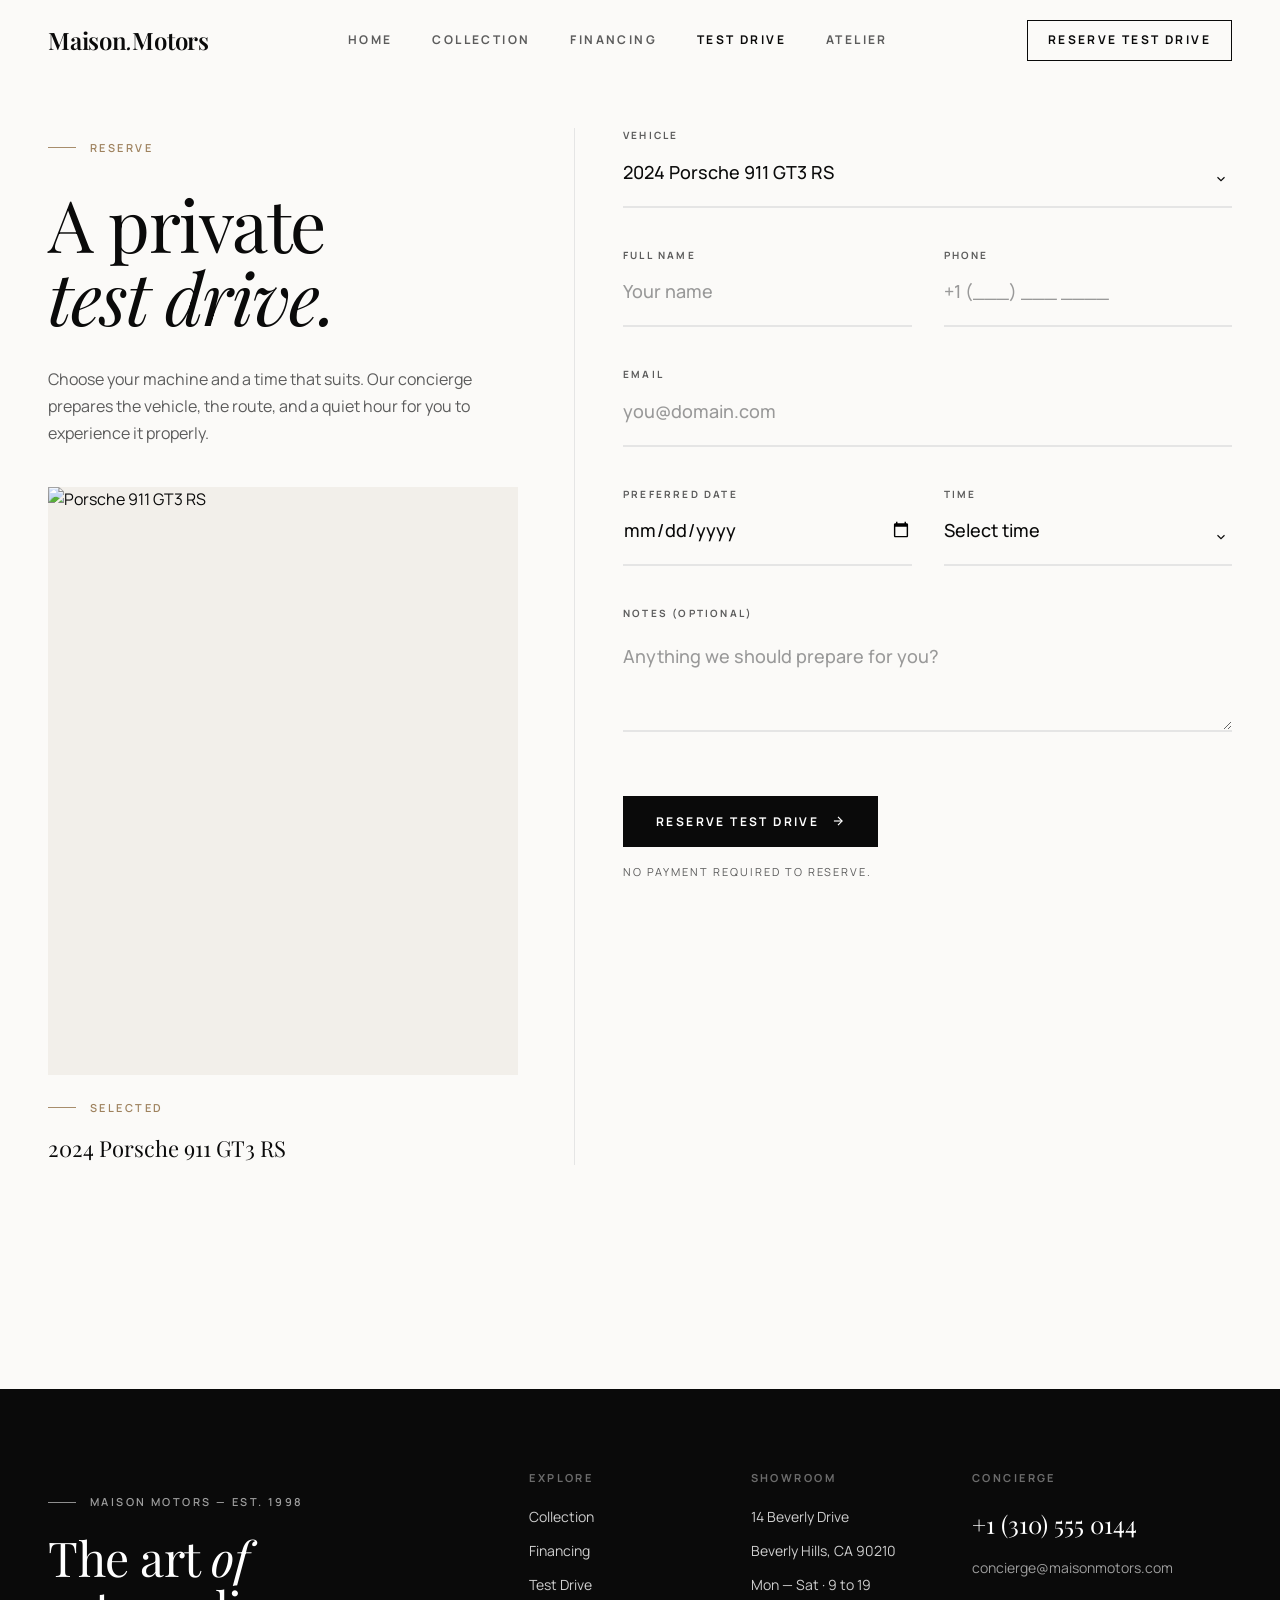
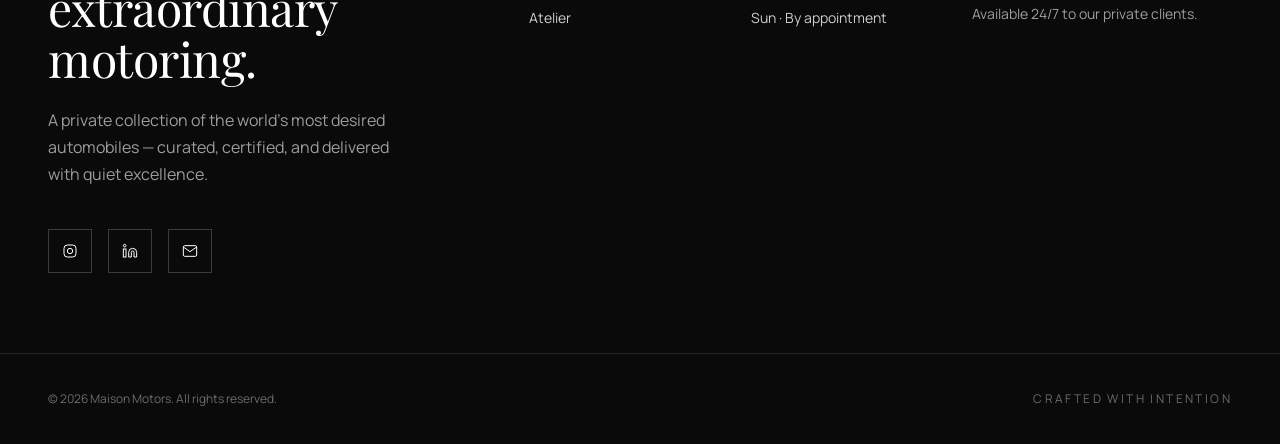
==== test-drive.html @ 7e0abbc5 "First Commit" ====
<!DOCTYPE html>
<html lang="en">
<head>
  <meta charset="UTF-8" />
  <meta name="viewport" content="width=device-width, initial-scale=1.0" />
  <title>Reserve a Test Drive — Maison Motors</title>
  <link rel="stylesheet" href="css/common.css" />
  <link rel="stylesheet" href="css/test-drive.css" />
</head>
<body>
  <div id="site-header"></div>

  <main>
    <!-- FORM VIEW -->
    <section class="container td-grid" id="td-form-view">
      <div class="td-left">
        <p class="overline">Reserve</p>
        <h1 class="td-title">A private<br><span class="italic-em">test drive.</span></h1>
        <p class="td-lede">
          Choose your machine and a time that suits. Our concierge prepares the
          vehicle, the route, and a quiet hour for you to experience it
          properly.
        </p>
        <div class="td-image">
          <img id="td-image" src="" alt="" />
        </div>
        <p class="overline" style="margin-top:24px">Selected</p>
        <p class="td-selected" id="td-selected"></p>
      </div>

      <form class="td-right" id="td-form" novalidate>
        <div class="field">
          <label for="td-vehicle">Vehicle</label>
          <select id="td-vehicle"></select>
        </div>

        <div class="td-row-2">
          <div class="field">
            <label for="td-name">Full name</label>
            <input type="text" id="td-name" placeholder="Your name" />
          </div>
          <div class="field">
            <label for="td-phone">Phone</label>
            <input type="tel" id="td-phone" placeholder="+1 (___) ___ ____" />
          </div>
        </div>

        <div class="field">
          <label for="td-email">Email</label>
          <input type="email" id="td-email" placeholder="you@domain.com" />
        </div>

        <div class="td-row-2">
          <div class="field">
            <label for="td-date">Preferred date</label>
            <input type="date" id="td-date" />
          </div>
          <div class="field">
            <label for="td-time">Time</label>
            <select id="td-time">
              <option value="">Select time</option>
              <option value="10:00">10:00</option>
              <option value="11:30">11:30</option>
              <option value="13:00">13:00</option>
              <option value="14:30">14:30</option>
              <option value="16:00">16:00</option>
              <option value="17:30">17:30</option>
            </select>
          </div>
        </div>

        <div class="field">
          <label for="td-notes">Notes (optional)</label>
          <textarea id="td-notes" rows="3" placeholder="Anything we should prepare for you?"></textarea>
        </div>

        <div class="td-submit-row">
          <button type="submit" class="btn btn-primary">
            Reserve Test Drive
            <svg class="icon" viewBox="0 0 24 24" fill="none" stroke="currentColor" stroke-width="2"><line x1="5" y1="12" x2="19" y2="12"/><polyline points="12 5 19 12 12 19"/></svg>
          </button>
          <p class="td-fineprint">No payment required to reserve.</p>
        </div>
      </form>
    </section>

    <!-- SUCCESS VIEW -->
    <section class="container td-success" id="td-success-view" hidden>
      <div class="td-success-mark">
        <svg viewBox="0 0 24 24" fill="none" stroke="currentColor" stroke-width="2.5"><polyline points="20 6 9 17 4 12"/></svg>
      </div>
      <p class="overline">Confirmed</p>
      <h1 class="td-success-title">Your test drive is <span class="italic-em">reserved.</span></h1>
      <p class="td-success-text" id="td-success-text"></p>
      <button class="btn btn-secondary" id="btn-another">
        Book another
        <svg class="icon" viewBox="0 0 24 24" fill="none" stroke="currentColor" stroke-width="2"><line x1="5" y1="12" x2="19" y2="12"/><polyline points="12 5 19 12 12 19"/></svg>
      </button>
    </section>
  </main>

  <div id="site-footer"></div>

  <script src="js/data.js"></script>
  <script src="js/common.js"></script>
  <script src="js/test-drive.js"></script>
</body>
</html>
---- css/common.css ----
/* ============================================================
   MAISON MOTORS — common.css
   Shared: reset, typography, header, footer, buttons, cards, toast
   ============================================================ */

@import url('https://fonts.googleapis.com/css2?family=Playfair+Display:ital,wght@0,400;0,600;0,700;0,800;1,400;1,600;1,700&family=Manrope:wght@300;400;500;600;700&display=swap');

:root {
  --bg: #FBFAF8;
  --bg-2: #F2EFEA;
  --ink: #0A0A0A;
  --ink-2: #5C5C5C;
  --muted: #999999;
  --line: #E5E5E5;
  --gold: #9E825E;
  --gold-hover: #836A49;
  --white: #FFFFFF;
}

*, *::before, *::after { box-sizing: border-box; }
html, body { margin: 0; padding: 0; }
html { scroll-behavior: smooth; }

body {
  background: var(--bg);
  color: var(--ink);
  font-family: 'Manrope', system-ui, -apple-system, sans-serif;
  font-size: 16px;
  line-height: 1.55;
  -webkit-font-smoothing: antialiased;
  -moz-osx-font-smoothing: grayscale;
  min-height: 100vh;
}

img { max-width: 100%; display: block; }
a { color: inherit; text-decoration: none; }
button { font-family: inherit; cursor: pointer; border: 0; background: none; }
input, select, textarea { font-family: inherit; }

::selection { background: var(--ink); color: var(--bg); }

/* ---------- Typography helpers ---------- */
.font-display { font-family: 'Playfair Display', Georgia, serif; }
.italic-em { font-style: italic; font-weight: 400; }
.gold { color: var(--gold); }
.overline {
  display: inline-flex;
  align-items: center;
  gap: 14px;
  font-size: 11px;
  font-weight: 600;
  letter-spacing: 0.22em;
  text-transform: uppercase;
  color: var(--gold);
}
.overline::before {
  content: "";
  display: inline-block;
  width: 28px;
  height: 1px;
  background: currentColor;
  flex-shrink: 0;
  opacity: 0.9;
}
.overline.muted { color: var(--ink-2); }
.overline.no-rule::before { display: none; }

/* ---------- Layout container ---------- */
.container {
  max-width: 1280px;
  margin: 0 auto;
  padding: 0 24px;
}
@media (min-width: 640px) { .container { padding: 0 40px; } }
@media (min-width: 1024px) { .container { padding: 0 48px; } }

main {
  padding-top: 80px;
  min-height: calc(100vh - 80px);
}

/* ---------- Buttons ---------- */
.btn {
  display: inline-flex;
  align-items: center;
  justify-content: center;
  gap: 12px;
  padding: 16px 32px;
  font-size: 12px;
  font-weight: 700;
  text-transform: uppercase;
  letter-spacing: 0.2em;
  border: 1px solid var(--ink);
  border-radius: 0;
  transition: all 0.4s cubic-bezier(0.16, 1, 0.3, 1);
  cursor: pointer;
}
.btn-primary {
  background: var(--ink);
  color: #fff;
}
.btn-primary:hover {
  background: #1A1A1A;
  transform: translateY(-2px);
}
.btn-secondary {
  background: transparent;
  color: var(--ink);
}
.btn-secondary:hover {
  background: var(--ink);
  color: #fff;
}
.btn-ghost-light {
  display: inline-flex;
  align-items: center;
  gap: 12px;
  font-size: 12px;
  font-weight: 700;
  text-transform: uppercase;
  letter-spacing: 0.2em;
  border-bottom: 1px solid rgba(255,255,255,0.4);
  padding-bottom: 4px;
  color: #fff;
  transition: all 0.4s ease;
}
.btn-ghost-light:hover { border-color: var(--gold); color: var(--gold); }
.btn-ghost-dark {
  display: inline-flex;
  align-items: center;
  gap: 12px;
  font-size: 12px;
  font-weight: 700;
  text-transform: uppercase;
  letter-spacing: 0.2em;
  border-bottom: 1px solid var(--ink);
  padding-bottom: 4px;
  transition: all 0.4s ease;
}
.btn-ghost-dark:hover { color: var(--gold); border-color: var(--gold); }
.btn .icon { width: 14px; height: 14px; }
.btn-block { width: 100%; }

/* ---------- Header ---------- */
.site-header {
  position: fixed;
  top: 0; left: 0; right: 0;
  z-index: 50;
  transition: all 0.5s ease;
  background: transparent;
}
.site-header.scrolled {
  background: rgba(251, 250, 248, 0.85);
  backdrop-filter: blur(20px);
  -webkit-backdrop-filter: blur(20px);
  border-bottom: 1px solid var(--line);
}
.header-inner {
  max-width: 1280px;
  margin: 0 auto;
  padding: 20px 24px;
  display: flex;
  align-items: center;
  justify-content: space-between;
}
@media (min-width: 640px) { .header-inner { padding: 20px 40px; } }
@media (min-width: 1024px) { .header-inner { padding: 20px 48px; } }
.brand {
  font-family: 'Playfair Display', serif;
  font-size: 24px;
  font-weight: 600;
  letter-spacing: -0.01em;
  color: var(--ink);
}
.brand .dot { font-style: italic; font-weight: 400; }
.nav {
  display: none;
  align-items: center;
  gap: 40px;
}
@media (min-width: 1024px) { .nav { display: flex; } }
.nav a {
  font-size: 12px;
  font-weight: 700;
  text-transform: uppercase;
  letter-spacing: 0.2em;
  color: var(--ink-2);
  transition: color 0.3s ease;
}
.nav a:hover, .nav a.active { color: var(--ink); }
.header-actions { display: flex; align-items: center; gap: 16px; }
.header-cta {
  display: none;
  font-size: 12px;
  font-weight: 700;
  text-transform: uppercase;
  letter-spacing: 0.2em;
  border: 1px solid var(--ink);
  padding: 10px 20px;
  color: var(--ink);
  transition: all 0.4s ease;
}
.header-cta:hover { background: var(--ink); color: #fff; }
@media (min-width: 768px) { .header-cta { display: inline-flex; } }
.menu-toggle {
  display: inline-flex;
  align-items: center;
  justify-content: center;
  width: 40px; height: 40px;
  color: var(--ink);
}
@media (min-width: 1024px) { .menu-toggle { display: none; } }
.menu-toggle svg { width: 22px; height: 22px; }

/* mobile drawer */
.mobile-drawer {
  max-height: 0;
  overflow: hidden;
  transition: max-height 0.5s ease;
  background: var(--bg);
}
.mobile-drawer.open { max-height: 400px; border-top: 1px solid var(--line); }
.mobile-drawer .nav-mobile {
  padding: 24px;
  display: flex;
  flex-direction: column;
  gap: 20px;
}
.mobile-drawer .nav-mobile a {
  font-size: 13px;
  font-weight: 700;
  text-transform: uppercase;
  letter-spacing: 0.2em;
  color: var(--ink-2);
}
.mobile-drawer .nav-mobile a.active { color: var(--ink); }

/* ---------- Footer ---------- */
.site-footer {
  background: var(--ink);
  color: #fff;
  margin-top: 128px;
}
.footer-grid {
  max-width: 1280px;
  margin: 0 auto;
  padding: 80px 24px;
  display: grid;
  grid-template-columns: 1fr;
  gap: 48px;
}
@media (min-width: 640px) { .footer-grid { padding: 80px 40px; } }
@media (min-width: 1024px) {
  .footer-grid {
    grid-template-columns: 5fr 2fr 2fr 3fr;
    padding: 80px 48px;
    gap: 48px;
  }
}
.footer-brand h3 {
  font-family: 'Playfair Display', serif;
  font-size: clamp(32px, 4vw, 48px);
  margin: 20px 0 0;
  line-height: 1.05;
  font-weight: 400;
  letter-spacing: -0.01em;
}
.footer-brand p {
  color: rgba(255,255,255,0.6);
  margin: 24px 0 0;
  max-width: 360px;
  line-height: 1.7;
}
.socials { display: flex; gap: 16px; margin-top: 40px; }
.social {
  width: 44px; height: 44px;
  border: 1px solid rgba(255,255,255,0.2);
  display: inline-flex; align-items: center; justify-content: center;
  transition: all 0.4s ease;
  color: #fff;
}
.social:hover { background: #fff; color: var(--ink); }
.social svg { width: 16px; height: 16px; }
.footer-col p.label {
  font-size: 11px; font-weight: 700;
  text-transform: uppercase; letter-spacing: 0.22em;
  color: rgba(255,255,255,0.4);
  margin: 0 0 20px;
}
.footer-col ul { list-style: none; padding: 0; margin: 0; display: flex; flex-direction: column; gap: 12px; font-size: 14px; color: rgba(255,255,255,0.8); }
.footer-col ul a:hover { color: var(--gold); }
.footer-concierge .number {
  font-family: 'Playfair Display', serif;
  font-size: 24px;
  margin: 20px 0 8px;
  font-weight: 400;
}
.footer-concierge .email { color: rgba(255,255,255,0.6); font-size: 14px; }
.footer-concierge .note { color: rgba(255,255,255,0.6); font-size: 14px; margin-top: 24px; }
.footer-bottom {
  border-top: 1px solid rgba(255,255,255,0.1);
}
.footer-bottom .inner {
  max-width: 1280px;
  margin: 0 auto;
  padding: 24px 24px;
  display: flex; flex-direction: column; align-items: center;
  gap: 12px;
  font-size: 12px; color: rgba(255,255,255,0.4);
}
@media (min-width: 768px) {
  .footer-bottom .inner { flex-direction: row; justify-content: space-between; padding: 24px 48px; }
}
.footer-bottom .upper { letter-spacing: 0.2em; text-transform: uppercase; }

/* ---------- Vehicle card (used on home + inventory + related) ---------- */
.v-card {
  display: block;
  background: #fff;
  border: 1px solid var(--line);
  transition: all 0.5s ease;
  color: var(--ink);
}
.v-card:hover { border-color: var(--ink); }
.v-card .img-wrap {
  position: relative;
  overflow: hidden;
  aspect-ratio: 4/3;
  background: var(--bg-2);
}
.v-card .img-wrap img {
  width: 100%; height: 100%;
  object-fit: cover;
  transition: transform 0.7s cubic-bezier(0.16,1,0.3,1);
}
.v-card:hover .img-wrap img { transform: scale(1.05); }
.v-card .tier-tag {
  position: absolute; top: 16px; left: 16px;
  background: rgba(251,250,248,0.9);
  backdrop-filter: blur(8px);
  padding: 4px 12px;
  font-size: 10px; font-weight: 700;
  letter-spacing: 0.2em; text-transform: uppercase;
  color: var(--ink);
}
.v-card .body { padding: 24px; }
@media (min-width: 640px) { .v-card .body { padding: 28px; } }
.v-card .top-row { display: flex; justify-content: space-between; align-items: flex-start; gap: 16px; }
.v-card .name {
  font-family: 'Playfair Display', serif;
  font-size: 24px;
  margin: 8px 0 0;
  line-height: 1.15;
  font-weight: 400;
}
@media (min-width: 640px) { .v-card .name { font-size: 26px; } }
.v-card .arrow-btn {
  width: 36px; height: 36px;
  border: 1px solid var(--ink);
  display: inline-flex; align-items: center; justify-content: center;
  flex-shrink: 0; margin-top: 4px;
  transition: all 0.4s ease;
}
.v-card .arrow-btn svg { width: 16px; height: 16px; }
.v-card:hover .arrow-btn { background: var(--ink); color: #fff; }
.v-card .meta {
  margin-top: 24px;
  display: flex; align-items: center; justify-content: space-between;
  font-size: 11px; text-transform: uppercase; letter-spacing: 0.18em;
  color: var(--ink-2);
}
.v-card .price-row {
  margin-top: 24px; padding-top: 20px;
  border-top: 1px solid var(--line);
  display: flex; align-items: baseline; justify-content: space-between;
}
.v-card .price-row .from {
  font-size: 10px; font-weight: 700;
  letter-spacing: 0.2em; text-transform: uppercase;
  color: var(--gold);
}
.v-card .price-row .price {
  font-family: 'Playfair Display', serif;
  font-size: 22px; color: var(--ink);
  font-weight: 400;
}

/* ---------- Toast (custom sonner-like) ---------- */
.toasts {
  position: fixed;
  right: 24px; bottom: 24px;
  z-index: 9999;
  display: flex; flex-direction: column; gap: 12px;
  pointer-events: none;
}
.toast {
  background: var(--ink);
  color: #fff;
  border: 1px solid var(--ink);
  padding: 16px 20px;
  font-size: 14px;
  letter-spacing: 0.02em;
  min-width: 280px;
  max-width: 380px;
  box-shadow: 0 18px 40px rgba(10,10,10,0.18);
  pointer-events: auto;
  animation: toastIn 0.45s cubic-bezier(0.16,1,0.3,1);
  display: flex; gap: 12px; align-items: flex-start;
}
.toast.error { background: #1A1A1A; border-color: #B23A3A; }
.toast .dot {
  width: 8px; height: 8px;
  background: var(--gold);
  margin-top: 7px;
  flex-shrink: 0;
}
.toast.error .dot { background: #E25656; }
.toast.leaving { animation: toastOut 0.35s ease forwards; }
@keyframes toastIn { from { transform: translateY(20px); opacity: 0; } to { transform: translateY(0); opacity: 1; } }
@keyframes toastOut { to { transform: translateY(20px); opacity: 0; } }

/* ---------- Animations ---------- */
.fade-up { animation: fadeUp 0.9s cubic-bezier(0.16,1,0.3,1) both; }
.fade-up.delay-1 { animation-delay: 0.15s; }
.fade-up.delay-2 { animation-delay: 0.3s; }
@keyframes fadeUp { from { opacity: 0; transform: translateY(24px); } to { opacity: 1; transform: translateY(0); } }

/* ---------- Form atoms ---------- */
.field { display: flex; flex-direction: column; gap: 4px; }
.field label {
  font-size: 10px; font-weight: 700;
  letter-spacing: 0.22em; text-transform: uppercase;
  color: var(--ink-2);
  margin-bottom: 4px;
}
.field input[type="text"],
.field input[type="email"],
.field input[type="tel"],
.field input[type="date"],
.field select,
.field textarea {
  width: 100%;
  background: transparent;
  border: 0;
  border-bottom: 2px solid var(--line);
  border-radius: 0;
  padding: 0 0 14px;
  height: 56px;
  font-size: 18px;
  font-weight: 500;
  color: var(--ink);
  outline: none;
  transition: border-color 0.3s ease;
  appearance: none;
  -webkit-appearance: none;
}
.field textarea { height: auto; min-height: 84px; resize: vertical; padding-top: 14px; }
.field input:focus,
.field select:focus,
.field textarea:focus { border-bottom-color: var(--ink); }
.field input::placeholder, .field textarea::placeholder { color: var(--muted); }
.field select {
  background-image: url("data:image/svg+xml;utf8,<svg xmlns='http://www.w3.org/2000/svg' width='14' height='14' viewBox='0 0 24 24' fill='none' stroke='%230A0A0A' stroke-width='2'><polyline points='6 9 12 15 18 9'/></svg>");
  background-repeat: no-repeat;
  background-position: right 4px center;
  padding-right: 30px;
  cursor: pointer;
}

/* ---------- Marquee (used on home) ---------- */
.marquee {
  border-top: 1px solid var(--line);
  border-bottom: 1px solid var(--line);
  background: rgba(242,239,234,0.5);
  padding: 32px 0;
  overflow: hidden;
}
.marquee-track {
  display: flex;
  gap: 64px;
  animation: scroll 40s linear infinite;
  width: max-content;
}
.marquee-track span {
  font-family: 'Playfair Display', serif;
  font-style: italic;
  font-size: 28px;
  color: var(--ink);
  white-space: nowrap;
}
.marquee-track span .sep { color: var(--gold); margin-left: 16px; }
@keyframes scroll { from { transform: translateX(0); } to { transform: translateX(-50%); } }

/* utility */
.no-scrollbar::-webkit-scrollbar { display: none; }
.no-scrollbar { scrollbar-width: none; }
.sr-only {
  position: absolute; width: 1px; height: 1px; padding: 0; margin: -1px;
  overflow: hidden; clip: rect(0,0,0,0); white-space: nowrap; border: 0;
}
---- css/test-drive.css ----
/* ============================================================
   test-drive.css — Test Drive booking page
   ============================================================ */

.td-grid {
  display: grid;
  grid-template-columns: 1fr;
  gap: 40px;
  padding-top: 48px;
  padding-bottom: 96px;
}
@media (min-width: 1024px) { .td-grid { grid-template-columns: 5fr 7fr; gap: 56px; } }

.td-title {
  font-family: 'Playfair Display', serif;
  font-size: clamp(40px, 6vw, 72px);
  line-height: 1.02;
  letter-spacing: -0.02em;
  margin: 20px 0 0;
  font-weight: 400;
}
.td-lede {
  margin: 32px 0 0;
  color: var(--ink-2);
  line-height: 1.7;
  max-width: 460px;
}
.td-image {
  margin-top: 40px;
  aspect-ratio: 4/5;
  overflow: hidden;
  background: var(--bg-2);
}
.td-image img {
  width: 100%; height: 100%;
  object-fit: cover;
  transition: opacity 0.5s ease;
}
.td-selected {
  font-family: 'Playfair Display', serif;
  font-size: 22px;
  margin: 4px 0 0;
  font-weight: 400;
}

/* form right column */
.td-right {
  display: flex;
  flex-direction: column;
  gap: 40px;
}
@media (min-width: 1024px) {
  .td-right { padding-left: 48px; border-left: 1px solid var(--line); }
}

.td-row-2 {
  display: grid;
  grid-template-columns: 1fr;
  gap: 32px;
}
@media (min-width: 640px) { .td-row-2 { grid-template-columns: 1fr 1fr; } }

.td-submit-row { padding-top: 24px; }
.td-fineprint {
  margin: 16px 0 0;
  font-size: 11px;
  color: var(--ink-2);
  letter-spacing: 0.18em;
  text-transform: uppercase;
}

/* SUCCESS VIEW */
.td-success {
  text-align: center;
  padding: 96px 24px;
  max-width: 720px;
}
.td-success-mark {
  width: 64px; height: 64px;
  background: var(--ink); color: #fff;
  margin: 0 auto;
  display: inline-flex; align-items: center; justify-content: center;
}
.td-success-mark svg { width: 28px; height: 28px; }
.td-success-title {
  font-family: 'Playfair Display', serif;
  font-size: clamp(36px, 5vw, 56px);
  margin: 20px 0 0;
  letter-spacing: -0.02em;
  font-weight: 400;
  line-height: 1.05;
}
.td-success-text {
  color: var(--ink-2);
  margin: 24px auto 40px;
  max-width: 480px;
  line-height: 1.7;
}
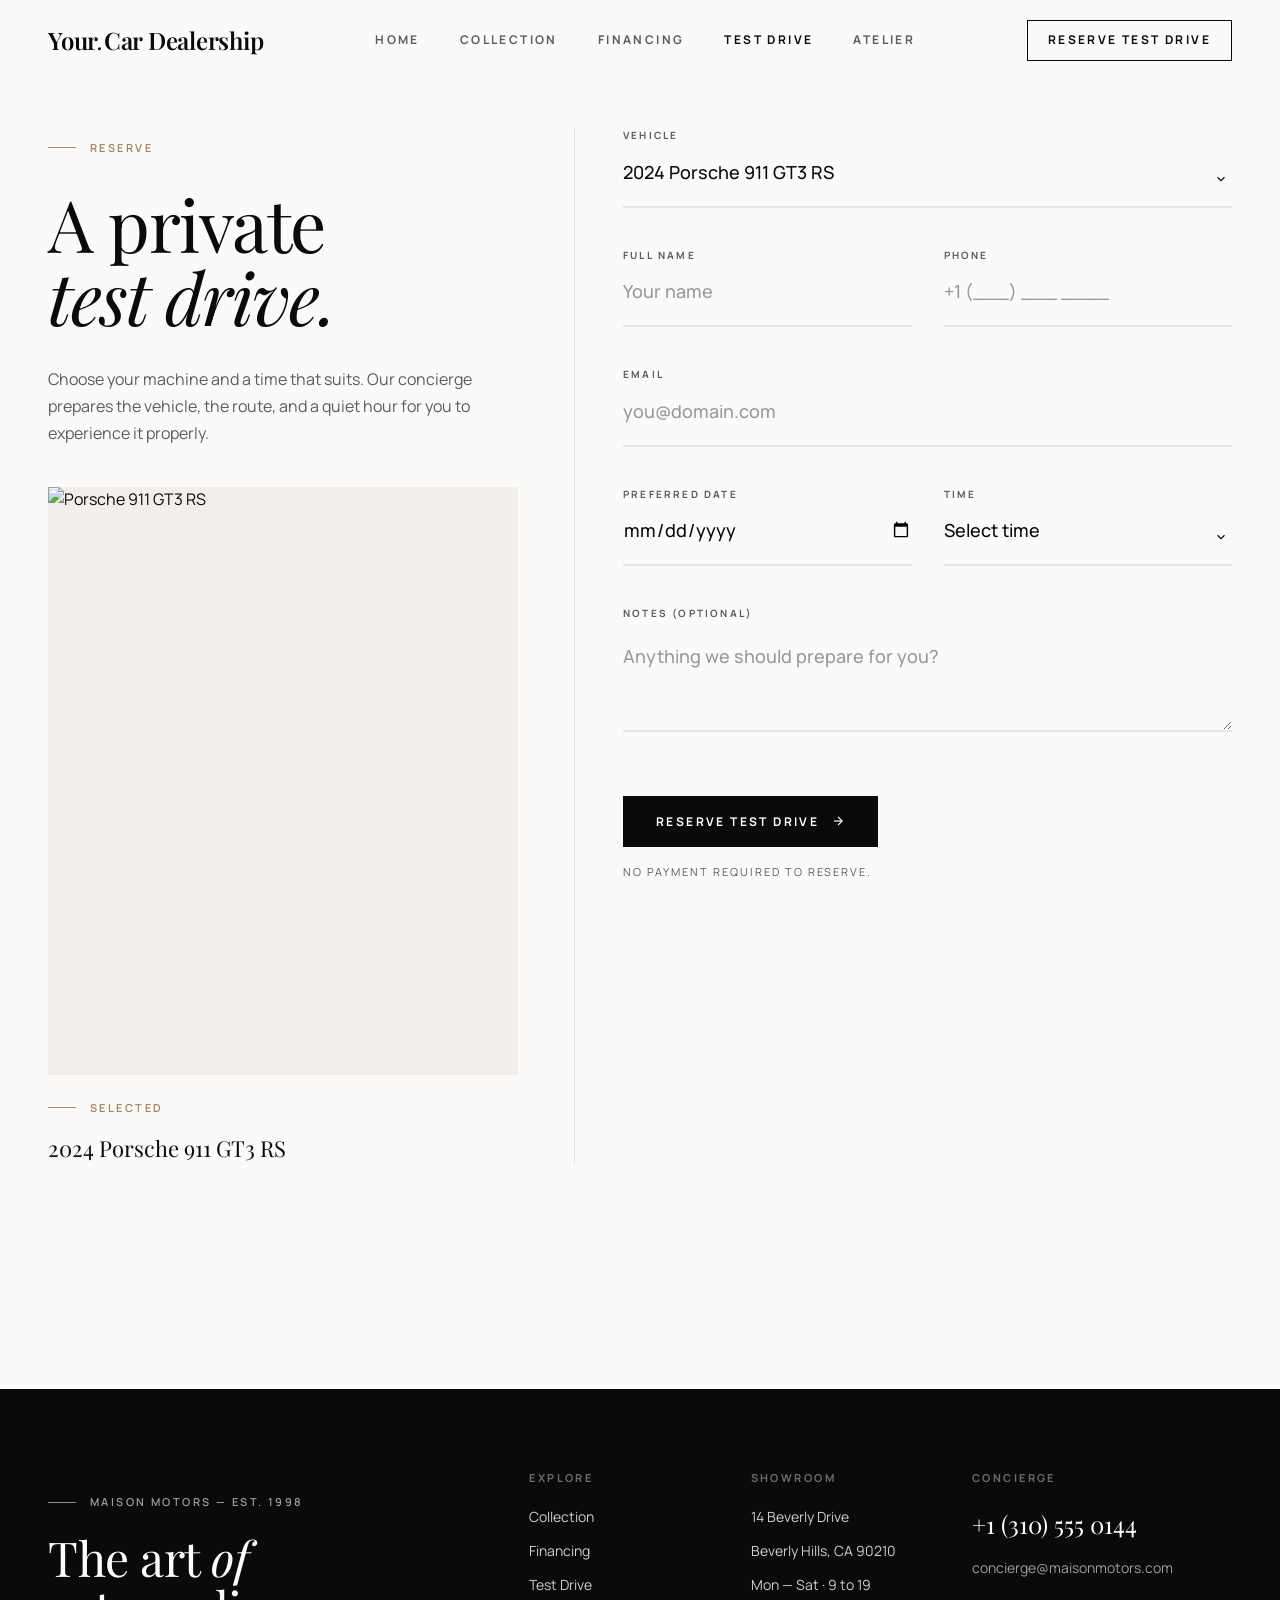
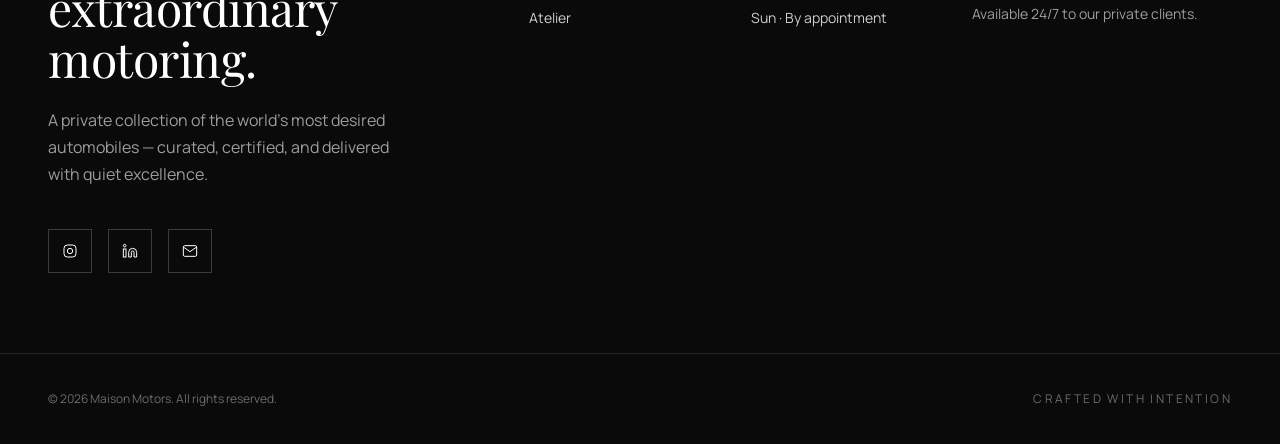
==== commit 74bf3bb6: "personilizing changes" ====
--- a/test-drive.html
+++ b/test-drive.html
@@ -3,7 +3,7 @@
 <head>
   <meta charset="UTF-8" />
   <meta name="viewport" content="width=device-width, initial-scale=1.0" />
-  <title>Reserve a Test Drive — Maison Motors</title>
+  <title>Reserve a Test Drive — Your Car Dealership</title>
   <link rel="stylesheet" href="css/common.css" />
   <link rel="stylesheet" href="css/test-drive.css" />
 </head>
